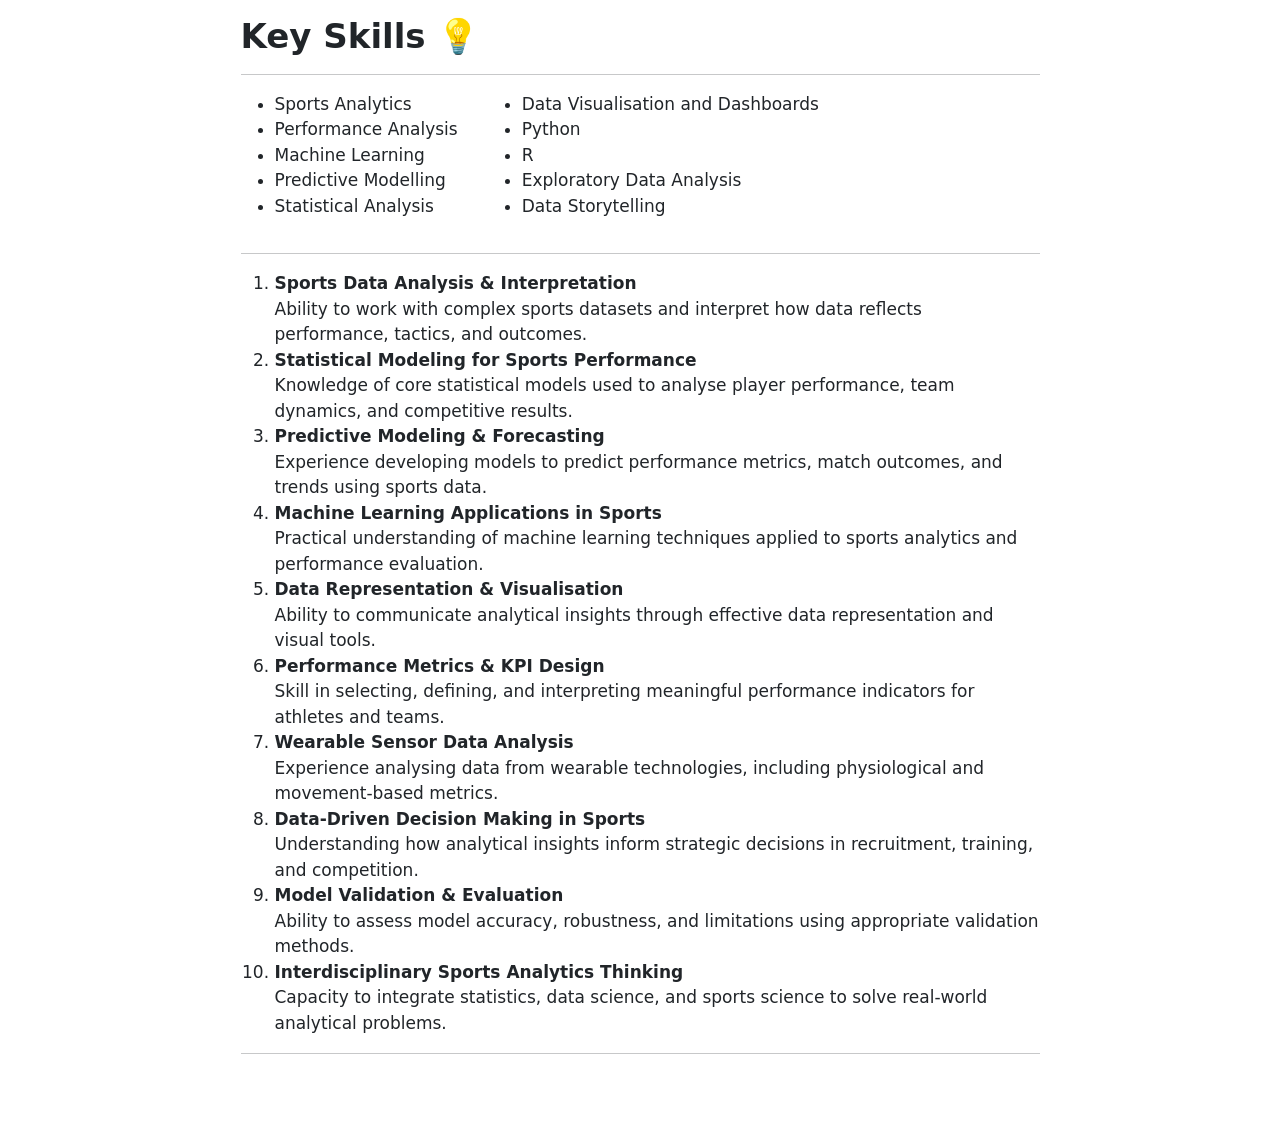
==== web/aboutme/keyskills.html @ d10fce10 "Fixing separators" ====
<!DOCTYPE html>
<html xmlns="http://www.w3.org/1999/xhtml" lang="en" xml:lang="en"><head>

<meta charset="utf-8">
<meta name="generator" content="quarto-1.9.37">

<meta name="viewport" content="width=device-width, initial-scale=1.0, user-scalable=yes">


<title>Key Skills 💡</title>
<style>
/* Default styles provided by pandoc.
** See https://pandoc.org/MANUAL.html#variables-for-html for config info.
*/
code{white-space: pre-wrap;}
span.smallcaps{font-variant: small-caps;}
div.columns{display: flex; gap: min(4vw, 1.5em);}
div.column{flex: auto; overflow-x: auto;}
div.hanging-indent{margin-left: 1.5em; text-indent: -1.5em;}
ul.task-list{list-style: none;}
ul.task-list li input[type="checkbox"] {
  width: 0.8em;
  margin: 0 0.8em 0.2em -1em; /* quarto-specific, see https://github.com/quarto-dev/quarto-cli/issues/4556 */ 
  vertical-align: middle;
}
</style>


<script src="keyskills_files/libs/clipboard/clipboard.min.js"></script>
<script src="keyskills_files/libs/quarto-html/quarto.js" type="module"></script>
<script src="keyskills_files/libs/quarto-html/tabsets/tabsets.js" type="module"></script>
<script src="keyskills_files/libs/quarto-html/popper.min.js"></script>
<script src="keyskills_files/libs/quarto-html/tippy.umd.min.js"></script>
<script src="keyskills_files/libs/quarto-html/anchor.min.js"></script>
<link href="keyskills_files/libs/quarto-html/tippy.css" rel="stylesheet">
<link href="keyskills_files/libs/quarto-html/quarto-syntax-highlighting-7f8f88aac4f3542376d5c11b86a4c14d.css" rel="stylesheet" id="quarto-text-highlighting-styles">
<script src="keyskills_files/libs/bootstrap/bootstrap.min.js"></script>
<link href="keyskills_files/libs/bootstrap/bootstrap-icons.css" rel="stylesheet">
<link href="keyskills_files/libs/bootstrap/bootstrap-efbb37e9afcc02144ebbc7afd12a776f.min.css" rel="stylesheet" append-hash="true" id="quarto-bootstrap" data-mode="light">


</head>

<body class="fullcontent quarto-light">

<div id="quarto-content" class="page-columns page-rows-contents page-layout-article">

<main class="content" id="quarto-document-content">

<header id="title-block-header" class="quarto-title-block default">
<div class="quarto-title">
<h1 class="title">Key Skills 💡</h1>
</div>



<div class="quarto-title-meta">

    
  
    
  </div>
  


</header>


<hr>
<div style="display: flex; gap: 30px;">
<ul>
<li>
Sports Analytics
</li>
<li>
Performance Analysis
</li>
<li>
Machine Learning
</li>
<li>
Predictive Modelling
</li>
<li>
Statistical Analysis
</li>
</ul>
<ul>
<li>
Data Visualisation and Dashboards
</li>
<li>
Python
</li>
<li>
R
</li>
<li>
Exploratory Data Analysis
</li>
<li>
Data Storytelling
</li>
</ul>
</div>
<hr>
<ol>
<li>
<strong>Sports Data Analysis &amp; Interpretation</strong><br> Ability to work with complex sports datasets and interpret how data reflects performance, tactics, and outcomes.
</li>
<li>
<strong>Statistical Modeling for Sports Performance</strong><br> Knowledge of core statistical models used to analyse player performance, team dynamics, and competitive results.
</li>
<li>
<strong>Predictive Modeling &amp; Forecasting</strong><br> Experience developing models to predict performance metrics, match outcomes, and trends using sports data.
</li>
<li>
<strong>Machine Learning Applications in Sports</strong><br> Practical understanding of machine learning techniques applied to sports analytics and performance evaluation.
</li>
<li>
<strong>Data Representation &amp; Visualisation</strong><br> Ability to communicate analytical insights through effective data representation and visual tools.
</li>
<li>
<strong>Performance Metrics &amp; KPI Design</strong><br> Skill in selecting, defining, and interpreting meaningful performance indicators for athletes and teams.
</li>
<li>
<strong>Wearable Sensor Data Analysis</strong><br> Experience analysing data from wearable technologies, including physiological and movement-based metrics.
</li>
<li>
<strong>Data-Driven Decision Making in Sports</strong><br> Understanding how analytical insights inform strategic decisions in recruitment, training, and competition.
</li>
<li>
<strong>Model Validation &amp; Evaluation</strong><br> Ability to assess model accuracy, robustness, and limitations using appropriate validation methods.
</li>
<li>
<strong>Interdisciplinary Sports Analytics Thinking</strong><br> Capacity to integrate statistics, data science, and sports science to solve real-world analytical problems.
</li>
</ol>
<hr>

</main>
<!-- /main column -->
<script id="quarto-html-after-body" type="application/javascript">
  window.document.addEventListener("DOMContentLoaded", function (event) {
    const icon = "";
    const anchorJS = new window.AnchorJS();
    anchorJS.options = {
      placement: 'right',
      icon: icon
    };
    anchorJS.add('.anchored');
    const isCodeAnnotation = (el) => {
      for (const clz of el.classList) {
        if (clz.startsWith('code-annotation-')) {                     
          return true;
        }
      }
      return false;
    }
    const onCopySuccess = function(e) {
      // button target
      const button = e.trigger;
      // don't keep focus
      button.blur();
      // flash "checked"
      button.classList.add('code-copy-button-checked');
      var currentTitle = button.getAttribute("title");
      button.setAttribute("title", "Copied!");
      let tooltip;
      if (window.bootstrap) {
        button.setAttribute("data-bs-toggle", "tooltip");
        button.setAttribute("data-bs-placement", "left");
        button.setAttribute("data-bs-title", "Copied!");
        tooltip = new bootstrap.Tooltip(button, 
          { trigger: "manual", 
            customClass: "code-copy-button-tooltip",
            offset: [0, -8]});
        tooltip.show();    
      }
      setTimeout(function() {
        if (tooltip) {
          tooltip.hide();
          button.removeAttribute("data-bs-title");
          button.removeAttribute("data-bs-toggle");
          button.removeAttribute("data-bs-placement");
        }
        button.setAttribute("title", currentTitle);
        button.classList.remove('code-copy-button-checked');
      }, 1000);
      // clear code selection
      e.clearSelection();
    }
    const getTextToCopy = function(trigger) {
      const outerScaffold = trigger.parentElement.cloneNode(true);
      const codeEl = outerScaffold.querySelector('code');
      for (const childEl of codeEl.children) {
        if (isCodeAnnotation(childEl)) {
          childEl.remove();
        }
      }
      return codeEl.innerText;
    }
    const clipboard = new window.ClipboardJS('.code-copy-button:not([data-in-quarto-modal])', {
      text: getTextToCopy
    });
    clipboard.on('success', onCopySuccess);
    if (window.document.getElementById('quarto-embedded-source-code-modal')) {
      const clipboardModal = new window.ClipboardJS('.code-copy-button[data-in-quarto-modal]', {
        text: getTextToCopy,
        container: window.document.getElementById('quarto-embedded-source-code-modal')
      });
      clipboardModal.on('success', onCopySuccess);
    }
      var localhostRegex = new RegExp(/^(?:http|https):\/\/localhost\:?[0-9]*\//);
      var mailtoRegex = new RegExp(/^mailto:/);
        var filterRegex = new RegExp('/' + window.location.host + '/');
      var isInternal = (href) => {
          return filterRegex.test(href) || localhostRegex.test(href) || mailtoRegex.test(href);
      }
      // Inspect non-navigation links and adorn them if external
     var links = window.document.querySelectorAll('a[href]:not(.nav-link):not(.navbar-brand):not(.toc-action):not(.sidebar-link):not(.sidebar-item-toggle):not(.pagination-link):not(.no-external):not([aria-hidden]):not(.dropdown-item):not(.quarto-navigation-tool):not(.about-link)');
      for (var i=0; i<links.length; i++) {
        const link = links[i];
        if (!isInternal(link.href)) {
          // undo the damage that might have been done by quarto-nav.js in the case of
          // links that we want to consider external
          if (link.dataset.originalHref !== undefined) {
            link.href = link.dataset.originalHref;
          }
        }
      }
    function tippyHover(el, contentFn, onTriggerFn, onUntriggerFn) {
      const config = {
        allowHTML: true,
        maxWidth: 500,
        delay: 100,
        arrow: false,
        appendTo: function(el) {
            return el.parentElement;
        },
        interactive: true,
        interactiveBorder: 10,
        theme: 'quarto',
        placement: 'bottom-start',
      };
      if (contentFn) {
        config.content = contentFn;
      }
      if (onTriggerFn) {
        config.onTrigger = onTriggerFn;
      }
      if (onUntriggerFn) {
        config.onUntrigger = onUntriggerFn;
      }
      window.tippy(el, config); 
    }
    const noterefs = window.document.querySelectorAll('a[role="doc-noteref"]');
    for (var i=0; i<noterefs.length; i++) {
      const ref = noterefs[i];
      tippyHover(ref, function() {
        // use id or data attribute instead here
        let href = ref.getAttribute('data-footnote-href') || ref.getAttribute('href');
        try { href = new URL(href).hash; } catch {}
        const id = href.replace(/^#\/?/, "");
        const note = window.document.getElementById(id);
        if (note) {
          return note.innerHTML;
        } else {
          return "";
        }
      });
    }
    const xrefs = window.document.querySelectorAll('a.quarto-xref');
    const processXRef = (id, note) => {
      // Strip column container classes
      const stripColumnClz = (el) => {
        el.classList.remove("page-full", "page-columns");
        if (el.children) {
          for (const child of el.children) {
            stripColumnClz(child);
          }
        }
      }
      stripColumnClz(note)
      if (id === null || id.startsWith('sec-')) {
        // Special case sections, only their first couple elements
        const container = document.createElement("div");
        if (note.children && note.children.length > 2) {
          container.appendChild(note.children[0].cloneNode(true));
          for (let i = 1; i < note.children.length; i++) {
            const child = note.children[i];
            if (child.tagName === "P" && child.innerText === "") {
              continue;
            } else {
              container.appendChild(child.cloneNode(true));
              break;
            }
          }
          if (window.Quarto?.typesetMath) {
            window.Quarto.typesetMath(container);
          }
          return container.innerHTML
        } else {
          if (window.Quarto?.typesetMath) {
            window.Quarto.typesetMath(note);
          }
          return note.innerHTML;
        }
      } else {
        // Remove any anchor links if they are present
        const anchorLink = note.querySelector('a.anchorjs-link');
        if (anchorLink) {
          anchorLink.remove();
        }
        if (window.Quarto?.typesetMath) {
          window.Quarto.typesetMath(note);
        }
        if (note.classList.contains("callout")) {
          return note.outerHTML;
        } else {
          return note.innerHTML;
        }
      }
    }
    for (var i=0; i<xrefs.length; i++) {
      const xref = xrefs[i];
      tippyHover(xref, undefined, function(instance) {
        instance.disable();
        let url = xref.getAttribute('href');
        let hash = undefined; 
        if (url.startsWith('#')) {
          hash = url;
        } else {
          try { hash = new URL(url).hash; } catch {}
        }
        if (hash) {
          const id = hash.replace(/^#\/?/, "");
          const note = window.document.getElementById(id);
          if (note !== null) {
            try {
              const html = processXRef(id, note.cloneNode(true));
              instance.setContent(html);
            } finally {
              instance.enable();
              instance.show();
            }
          } else {
            // See if we can fetch this
            fetch(url.split('#')[0])
            .then(res => res.text())
            .then(html => {
              const parser = new DOMParser();
              const htmlDoc = parser.parseFromString(html, "text/html");
              const note = htmlDoc.getElementById(id);
              if (note !== null) {
                const html = processXRef(id, note);
                instance.setContent(html);
              } 
            }).finally(() => {
              instance.enable();
              instance.show();
            });
          }
        } else {
          // See if we can fetch a full url (with no hash to target)
          // This is a special case and we should probably do some content thinning / targeting
          fetch(url)
          .then(res => res.text())
          .then(html => {
            const parser = new DOMParser();
            const htmlDoc = parser.parseFromString(html, "text/html");
            const note = htmlDoc.querySelector('main.content');
            if (note !== null) {
              // This should only happen for chapter cross references
              // (since there is no id in the URL)
              // remove the first header
              if (note.children.length > 0 && note.children[0].tagName === "HEADER") {
                note.children[0].remove();
              }
              const html = processXRef(null, note);
              instance.setContent(html);
            } 
          }).finally(() => {
            instance.enable();
            instance.show();
          });
        }
      }, function(instance) {
      });
    }
        let selectedAnnoteEl;
        const selectorForAnnotation = ( cell, annotation) => {
          let cellAttr = 'data-code-cell="' + cell + '"';
          let lineAttr = 'data-code-annotation="' +  annotation + '"';
          const selector = 'span[' + cellAttr + '][' + lineAttr + ']';
          return selector;
        }
        const selectCodeLines = (annoteEl) => {
          const doc = window.document;
          const targetCell = annoteEl.getAttribute("data-target-cell");
          const targetAnnotation = annoteEl.getAttribute("data-target-annotation");
          const annoteSpan = window.document.querySelector(selectorForAnnotation(targetCell, targetAnnotation));
          const lines = annoteSpan.getAttribute("data-code-lines").split(",");
          const lineIds = lines.map((line) => {
            return targetCell + "-" + line;
          })
          let top = null;
          let height = null;
          let parent = null;
          if (lineIds.length > 0) {
              //compute the position of the single el (top and bottom and make a div)
              const el = window.document.getElementById(lineIds[0]);
              top = el.offsetTop;
              height = el.offsetHeight;
              parent = el.parentElement.parentElement;
            if (lineIds.length > 1) {
              const lastEl = window.document.getElementById(lineIds[lineIds.length - 1]);
              const bottom = lastEl.offsetTop + lastEl.offsetHeight;
              height = bottom - top;
            }
            if (top !== null && height !== null && parent !== null) {
              // cook up a div (if necessary) and position it 
              let div = window.document.getElementById("code-annotation-line-highlight");
              if (div === null) {
                div = window.document.createElement("div");
                div.setAttribute("id", "code-annotation-line-highlight");
                div.style.position = 'absolute';
                parent.appendChild(div);
              }
              div.style.top = top - 2 + "px";
              div.style.height = height + 4 + "px";
              div.style.left = 0;
              let gutterDiv = window.document.getElementById("code-annotation-line-highlight-gutter");
              if (gutterDiv === null) {
                gutterDiv = window.document.createElement("div");
                gutterDiv.setAttribute("id", "code-annotation-line-highlight-gutter");
                gutterDiv.style.position = 'absolute';
                const codeCell = window.document.getElementById(targetCell);
                const gutter = codeCell.querySelector('.code-annotation-gutter');
                gutter.appendChild(gutterDiv);
              }
              gutterDiv.style.top = top - 2 + "px";
              gutterDiv.style.height = height + 4 + "px";
            }
            selectedAnnoteEl = annoteEl;
          }
        };
        const unselectCodeLines = () => {
          const elementsIds = ["code-annotation-line-highlight", "code-annotation-line-highlight-gutter"];
          elementsIds.forEach((elId) => {
            const div = window.document.getElementById(elId);
            if (div) {
              div.remove();
            }
          });
          selectedAnnoteEl = undefined;
        };
          // Handle positioning of the toggle
      window.addEventListener(
        "resize",
        throttle(() => {
          elRect = undefined;
          if (selectedAnnoteEl) {
            selectCodeLines(selectedAnnoteEl);
          }
        }, 10)
      );
      function throttle(fn, ms) {
      let throttle = false;
      let timer;
        return (...args) => {
          if(!throttle) { // first call gets through
              fn.apply(this, args);
              throttle = true;
          } else { // all the others get throttled
              if(timer) clearTimeout(timer); // cancel #2
              timer = setTimeout(() => {
                fn.apply(this, args);
                timer = throttle = false;
              }, ms);
          }
        };
      }
        // Attach click handler to the DT
        const annoteDls = window.document.querySelectorAll('dt[data-target-cell]');
        for (const annoteDlNode of annoteDls) {
          annoteDlNode.addEventListener('click', (event) => {
            const clickedEl = event.target;
            if (clickedEl !== selectedAnnoteEl) {
              unselectCodeLines();
              const activeEl = window.document.querySelector('dt[data-target-cell].code-annotation-active');
              if (activeEl) {
                activeEl.classList.remove('code-annotation-active');
              }
              selectCodeLines(clickedEl);
              clickedEl.classList.add('code-annotation-active');
            } else {
              // Unselect the line
              unselectCodeLines();
              clickedEl.classList.remove('code-annotation-active');
            }
          });
        }
    const findCites = (el) => {
      const parentEl = el.parentElement;
      if (parentEl) {
        const cites = parentEl.dataset.cites;
        if (cites) {
          return {
            el,
            cites: cites.split(' ')
          };
        } else {
          return findCites(el.parentElement)
        }
      } else {
        return undefined;
      }
    };
    var bibliorefs = window.document.querySelectorAll('a[role="doc-biblioref"]');
    for (var i=0; i<bibliorefs.length; i++) {
      const ref = bibliorefs[i];
      const citeInfo = findCites(ref);
      if (citeInfo) {
        tippyHover(citeInfo.el, function() {
          var popup = window.document.createElement('div');
          citeInfo.cites.forEach(function(cite) {
            var citeDiv = window.document.createElement('div');
            citeDiv.classList.add('hanging-indent');
            citeDiv.classList.add('csl-entry');
            var biblioDiv = window.document.getElementById('ref-' + cite);
            if (biblioDiv) {
              citeDiv.innerHTML = biblioDiv.innerHTML;
            }
            popup.appendChild(citeDiv);
          });
          return popup.innerHTML;
        });
      }
    }
  });
  </script>
</div> <!-- /content -->




</body></html>
---- web/aboutme/keyskills_files/libs/quarto-html/tippy.css ----
.tippy-box[data-animation=fade][data-state=hidden]{opacity:0}[data-tippy-root]{max-width:calc(100vw - 10px)}.tippy-box{position:relative;background-color:#333;color:#fff;border-radius:4px;font-size:14px;line-height:1.4;white-space:normal;outline:0;transition-property:transform,visibility,opacity}.tippy-box[data-placement^=top]>.tippy-arrow{bottom:0}.tippy-box[data-placement^=top]>.tippy-arrow:before{bottom:-7px;left:0;border-width:8px 8px 0;border-top-color:initial;transform-origin:center top}.tippy-box[data-placement^=bottom]>.tippy-arrow{top:0}.tippy-box[data-placement^=bottom]>.tippy-arrow:before{top:-7px;left:0;border-width:0 8px 8px;border-bottom-color:initial;transform-origin:center bottom}.tippy-box[data-placement^=left]>.tippy-arrow{right:0}.tippy-box[data-placement^=left]>.tippy-arrow:before{border-width:8px 0 8px 8px;border-left-color:initial;right:-7px;transform-origin:center left}.tippy-box[data-placement^=right]>.tippy-arrow{left:0}.tippy-box[data-placement^=right]>.tippy-arrow:before{left:-7px;border-width:8px 8px 8px 0;border-right-color:initial;transform-origin:center right}.tippy-box[data-inertia][data-state=visible]{transition-timing-function:cubic-bezier(.54,1.5,.38,1.11)}.tippy-arrow{width:16px;height:16px;color:#333}.tippy-arrow:before{content:"";position:absolute;border-color:transparent;border-style:solid}.tippy-content{position:relative;padding:5px 9px;z-index:1}
---- web/aboutme/keyskills_files/libs/quarto-html/quarto-syntax-highlighting-7f8f88aac4f3542376d5c11b86a4c14d.css ----
/* quarto syntax highlight colors */
:root {
  --quarto-hl-ot-color: #003B4F;
  --quarto-hl-at-color: #657422;
  --quarto-hl-ss-color: #20794D;
  --quarto-hl-an-color: #5E5E5E;
  --quarto-hl-fu-color: #4758AB;
  --quarto-hl-st-color: #20794D;
  --quarto-hl-cf-color: #003B4F;
  --quarto-hl-op-color: #5E5E5E;
  --quarto-hl-er-color: #AD0000;
  --quarto-hl-bn-color: #AD0000;
  --quarto-hl-al-color: #AD0000;
  --quarto-hl-va-color: #111111;
  --quarto-hl-bu-color: inherit;
  --quarto-hl-ex-color: inherit;
  --quarto-hl-pp-color: #AD0000;
  --quarto-hl-in-color: #5E5E5E;
  --quarto-hl-vs-color: #20794D;
  --quarto-hl-wa-color: #5E5E5E;
  --quarto-hl-do-color: #5E5E5E;
  --quarto-hl-im-color: #00769E;
  --quarto-hl-ch-color: #20794D;
  --quarto-hl-dt-color: #AD0000;
  --quarto-hl-fl-color: #AD0000;
  --quarto-hl-co-color: #5E5E5E;
  --quarto-hl-cv-color: #5E5E5E;
  --quarto-hl-cn-color: #8f5902;
  --quarto-hl-sc-color: #5E5E5E;
  --quarto-hl-dv-color: #AD0000;
  --quarto-hl-kw-color: #003B4F;
}

/* other quarto variables */
:root {
  --quarto-font-monospace: SFMono-Regular, Menlo, Monaco, Consolas, "Liberation Mono", "Courier New", monospace;
}

/* syntax highlight based on Pandoc's rules */
pre > code.sourceCode > span {
  color: #003B4F;
}

code.sourceCode > span {
  color: #003B4F;
}

div.sourceCode,
div.sourceCode pre.sourceCode {
  color: #003B4F;
}

/* Normal */
code span {
  color: #003B4F;
}

/* Alert */
code span.al {
  color: #AD0000;
  font-style: inherit;
}

/* Annotation */
code span.an {
  color: #5E5E5E;
  font-style: inherit;
}

/* Attribute */
code span.at {
  color: #657422;
  font-style: inherit;
}

/* BaseN */
code span.bn {
  color: #AD0000;
  font-style: inherit;
}

/* BuiltIn */
code span.bu {
  font-style: inherit;
}

/* ControlFlow */
code span.cf {
  color: #003B4F;
  font-weight: bold;
  font-style: inherit;
}

/* Char */
code span.ch {
  color: #20794D;
  font-style: inherit;
}

/* Constant */
code span.cn {
  color: #8f5902;
  font-style: inherit;
}

/* Comment */
code span.co {
  color: #5E5E5E;
  font-style: inherit;
}

/* CommentVar */
code span.cv {
  color: #5E5E5E;
  font-style: italic;
}

/* Documentation */
code span.do {
  color: #5E5E5E;
  font-style: italic;
}

/* DataType */
code span.dt {
  color: #AD0000;
  font-style: inherit;
}

/* DecVal */
code span.dv {
  color: #AD0000;
  font-style: inherit;
}

/* Error */
code span.er {
  color: #AD0000;
  font-style: inherit;
}

/* Extension */
code span.ex {
  font-style: inherit;
}

/* Float */
code span.fl {
  color: #AD0000;
  font-style: inherit;
}

/* Function */
code span.fu {
  color: #4758AB;
  font-style: inherit;
}

/* Import */
code span.im {
  color: #00769E;
  font-style: inherit;
}

/* Information */
code span.in {
  color: #5E5E5E;
  font-style: inherit;
}

/* Keyword */
code span.kw {
  color: #003B4F;
  font-weight: bold;
  font-style: inherit;
}

/* Operator */
code span.op {
  color: #5E5E5E;
  font-style: inherit;
}

/* Other */
code span.ot {
  color: #003B4F;
  font-style: inherit;
}

/* Preprocessor */
code span.pp {
  color: #AD0000;
  font-style: inherit;
}

/* SpecialChar */
code span.sc {
  color: #5E5E5E;
  font-style: inherit;
}

/* SpecialString */
code span.ss {
  color: #20794D;
  font-style: inherit;
}

/* String */
code span.st {
  color: #20794D;
  font-style: inherit;
}

/* Variable */
code span.va {
  color: #111111;
  font-style: inherit;
}

/* VerbatimString */
code span.vs {
  color: #20794D;
  font-style: inherit;
}

/* Warning */
code span.wa {
  color: #5E5E5E;
  font-style: italic;
}

.prevent-inlining {
  content: "</";
}

/*# sourceMappingURL=789ad8cd35626ba772517505b42a116e.css.map */
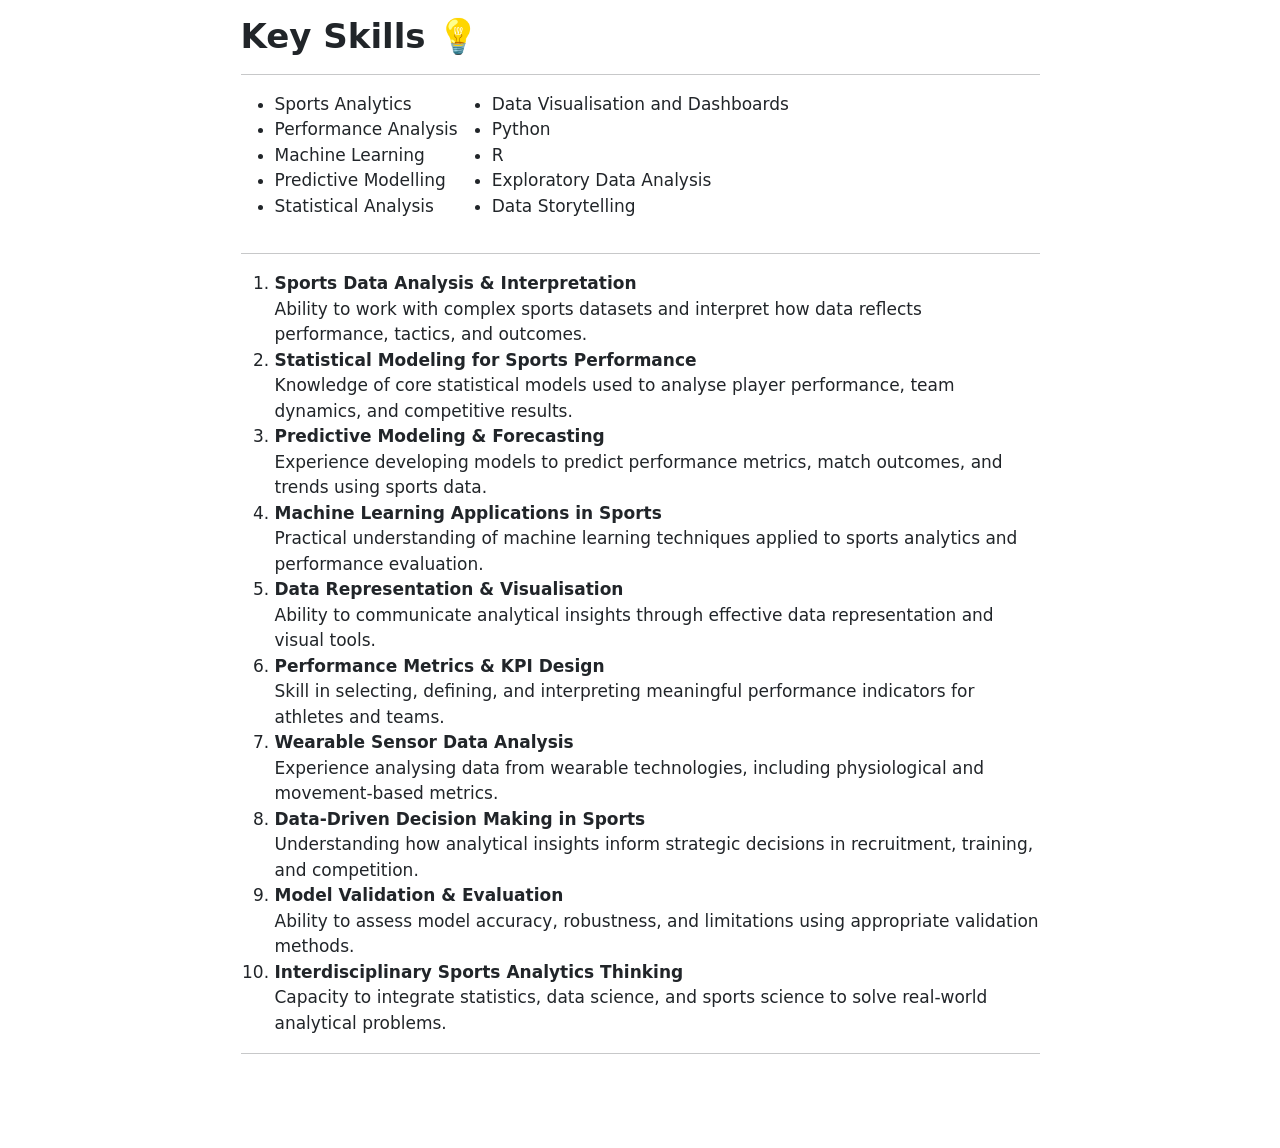
==== commit c79df187: "Spacing keyskills" ====
--- a/web/aboutme/keyskills.html
+++ b/web/aboutme/keyskills.html
@@ -67,7 +67,7 @@
 
 
 <hr>
-<div style="display: flex; gap: 30px;">
+<div style="display: flex;">
 <ul>
 <li>
 Sports Analytics
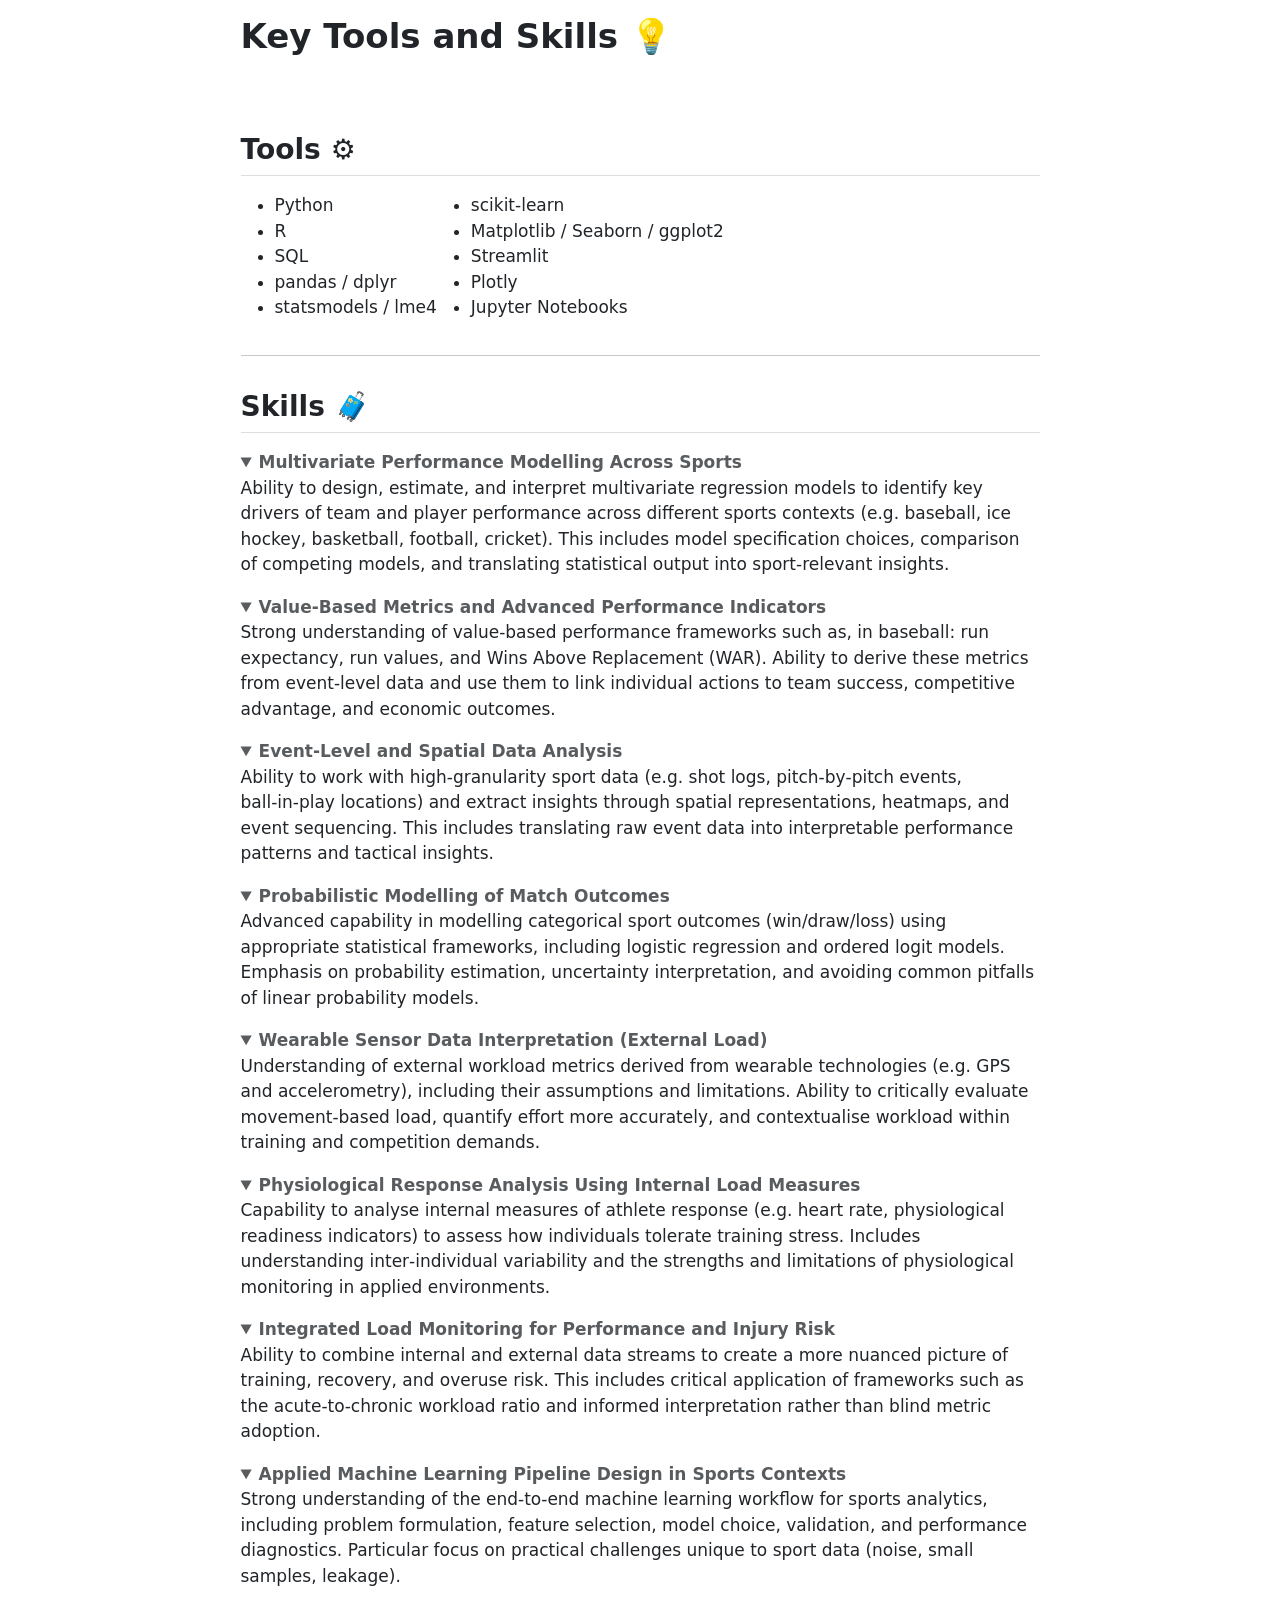
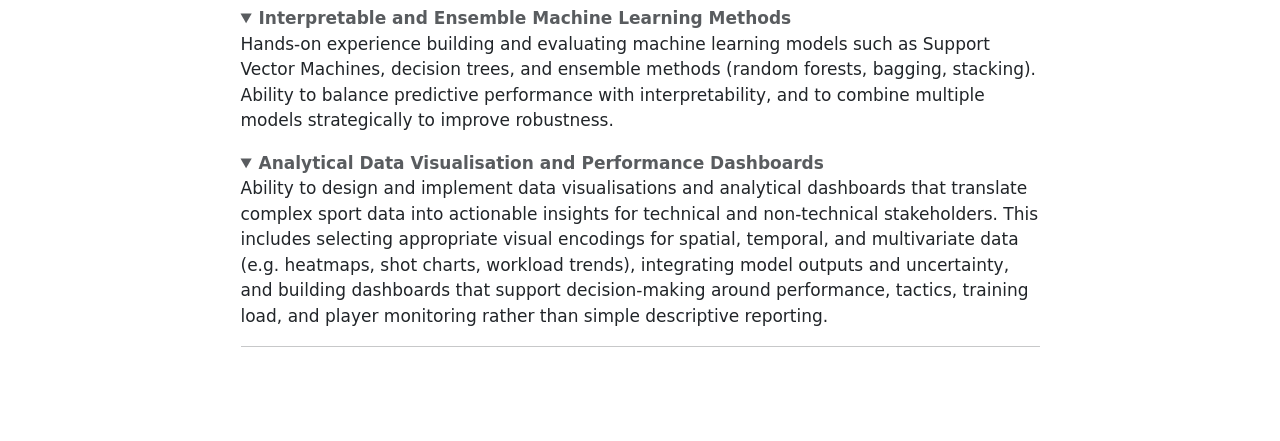
==== commit 47c68168: "Editing pages" ====
--- a/web/aboutme/keyskills.html
+++ b/web/aboutme/keyskills.html
@@ -7,7 +7,7 @@
 <meta name="viewport" content="width=device-width, initial-scale=1.0, user-scalable=yes">
 
 
-<title>Key Skills 💡</title>
+<title>Key Tools and Skills 💡</title>
 <style>
 /* Default styles provided by pandoc.
 ** See https://pandoc.org/MANUAL.html#variables-for-html for config info.
@@ -49,7 +49,7 @@
 
 <header id="title-block-header" class="quarto-title-block default">
 <div class="quarto-title">
-<h1 class="title">Key Skills 💡</h1>
+<h1 class="title">Key Tools and Skills 💡</h1>
 </div>
 
 
@@ -66,77 +66,111 @@
 </header>
 
 
-<hr>
+<p><br></p>
+<section id="tools" class="level2">
+<h2 class="anchored" data-anchor-id="tools">Tools ⚙️</h2>
 <div style="display: flex;">
 <ul>
 <li>
-Sports Analytics
-</li>
-<li>
-Performance Analysis
-</li>
-<li>
-Machine Learning
-</li>
-<li>
-Predictive Modelling
-</li>
-<li>
-Statistical Analysis
+Python
+</li>
+<li>
+R
+</li>
+<li>
+SQL
+</li>
+<li>
+pandas / dplyr
+</li>
+<li>
+statsmodels / lme4
 </li>
 </ul>
 <ul>
 <li>
-Data Visualisation and Dashboards
-</li>
-<li>
-Python
-</li>
-<li>
-R
-</li>
-<li>
-Exploratory Data Analysis
-</li>
-<li>
-Data Storytelling
+scikit‑learn
+</li>
+<li>
+Matplotlib / Seaborn / ggplot2
+</li>
+<li>
+Streamlit
+</li>
+<li>
+Plotly
+</li>
+<li>
+Jupyter Notebooks
 </li>
 </ul>
 </div>
 <hr>
-<ol>
-<li>
-<strong>Sports Data Analysis &amp; Interpretation</strong><br> Ability to work with complex sports datasets and interpret how data reflects performance, tactics, and outcomes.
-</li>
-<li>
-<strong>Statistical Modeling for Sports Performance</strong><br> Knowledge of core statistical models used to analyse player performance, team dynamics, and competitive results.
-</li>
-<li>
-<strong>Predictive Modeling &amp; Forecasting</strong><br> Experience developing models to predict performance metrics, match outcomes, and trends using sports data.
-</li>
-<li>
-<strong>Machine Learning Applications in Sports</strong><br> Practical understanding of machine learning techniques applied to sports analytics and performance evaluation.
-</li>
-<li>
-<strong>Data Representation &amp; Visualisation</strong><br> Ability to communicate analytical insights through effective data representation and visual tools.
-</li>
-<li>
-<strong>Performance Metrics &amp; KPI Design</strong><br> Skill in selecting, defining, and interpreting meaningful performance indicators for athletes and teams.
-</li>
-<li>
-<strong>Wearable Sensor Data Analysis</strong><br> Experience analysing data from wearable technologies, including physiological and movement-based metrics.
-</li>
-<li>
-<strong>Data-Driven Decision Making in Sports</strong><br> Understanding how analytical insights inform strategic decisions in recruitment, training, and competition.
-</li>
-<li>
-<strong>Model Validation &amp; Evaluation</strong><br> Ability to assess model accuracy, robustness, and limitations using appropriate validation methods.
-</li>
-<li>
-<strong>Interdisciplinary Sports Analytics Thinking</strong><br> Capacity to integrate statistics, data science, and sports science to solve real-world analytical problems.
-</li>
-</ol>
+</section>
+<section id="skills" class="level2">
+<h2 class="anchored" data-anchor-id="skills">Skills 🧳</h2>
+<details open="">
+<summary>
+<strong>Multivariate Performance Modelling Across Sports</strong>
+</summary>
+Ability to design, estimate, and interpret multivariate regression models to identify key drivers of team and player performance across different sports contexts (e.g.&nbsp;baseball, ice hockey, basketball, football, cricket). This includes model specification choices, comparison of competing models, and translating statistical output into sport‑relevant insights.
+</details>
+<details open="">
+<summary>
+<strong>Value‑Based Metrics and Advanced Performance Indicators</strong>
+</summary>
+Strong understanding of value‑based performance frameworks such as, in baseball: run expectancy, run values, and Wins Above Replacement (WAR). Ability to derive these metrics from event‑level data and use them to link individual actions to team success, competitive advantage, and economic outcomes.
+</details>
+<details open="">
+<summary>
+<strong>Event‑Level and Spatial Data Analysis</strong>
+</summary>
+Ability to work with high‑granularity sport data (e.g.&nbsp;shot logs, pitch‑by‑pitch events, ball‑in‑play locations) and extract insights through spatial representations, heatmaps, and event sequencing. This includes translating raw event data into interpretable performance patterns and tactical insights.
+</details>
+<details open="">
+<summary>
+<strong>Probabilistic Modelling of Match Outcomes</strong>
+</summary>
+Advanced capability in modelling categorical sport outcomes (win/draw/loss) using appropriate statistical frameworks, including logistic regression and ordered logit models. Emphasis on probability estimation, uncertainty interpretation, and avoiding common pitfalls of linear probability models.
+</details>
+<details open="">
+<summary>
+<strong>Wearable Sensor Data Interpretation (External Load)</strong>
+</summary>
+Understanding of external workload metrics derived from wearable technologies (e.g.&nbsp;GPS and accelerometry), including their assumptions and limitations. Ability to critically evaluate movement‑based load, quantify effort more accurately, and contextualise workload within training and competition demands.
+</details>
+<details open="">
+<summary>
+<strong>Physiological Response Analysis Using Internal Load Measures</strong>
+</summary>
+Capability to analyse internal measures of athlete response (e.g.&nbsp;heart rate, physiological readiness indicators) to assess how individuals tolerate training stress. Includes understanding inter‑individual variability and the strengths and limitations of physiological monitoring in applied environments.
+</details>
+<details open="">
+<summary>
+<strong>Integrated Load Monitoring for Performance and Injury Risk</strong>
+</summary>
+Ability to combine internal and external data streams to create a more nuanced picture of training, recovery, and overuse risk. This includes critical application of frameworks such as the acute‑to‑chronic workload ratio and informed interpretation rather than blind metric adoption.
+</details>
+<details open="">
+<summary>
+<strong>Applied Machine Learning Pipeline Design in Sports Contexts</strong>
+</summary>
+Strong understanding of the end‑to‑end machine learning workflow for sports analytics, including problem formulation, feature selection, model choice, validation, and performance diagnostics. Particular focus on practical challenges unique to sport data (noise, small samples, leakage).
+</details>
+<details open="">
+<summary>
+<strong>Interpretable and Ensemble Machine Learning Methods</strong>
+</summary>
+Hands‑on experience building and evaluating machine learning models such as Support Vector Machines, decision trees, and ensemble methods (random forests, bagging, stacking). Ability to balance predictive performance with interpretability, and to combine multiple models strategically to improve robustness.
+</details>
+<details open="">
+<summary>
+<strong>Analytical Data Visualisation and Performance Dashboards</strong>
+</summary>
+Ability to design and implement data visualisations and analytical dashboards that translate complex sport data into actionable insights for technical and non‑technical stakeholders. This includes selecting appropriate visual encodings for spatial, temporal, and multivariate data (e.g.&nbsp;heatmaps, shot charts, workload trends), integrating model outputs and uncertainty, and building dashboards that support decision‑making around performance, tactics, training load, and player monitoring rather than simple descriptive reporting.
+</details>
 <hr>
+</section>
 
 </main>
 <!-- /main column -->
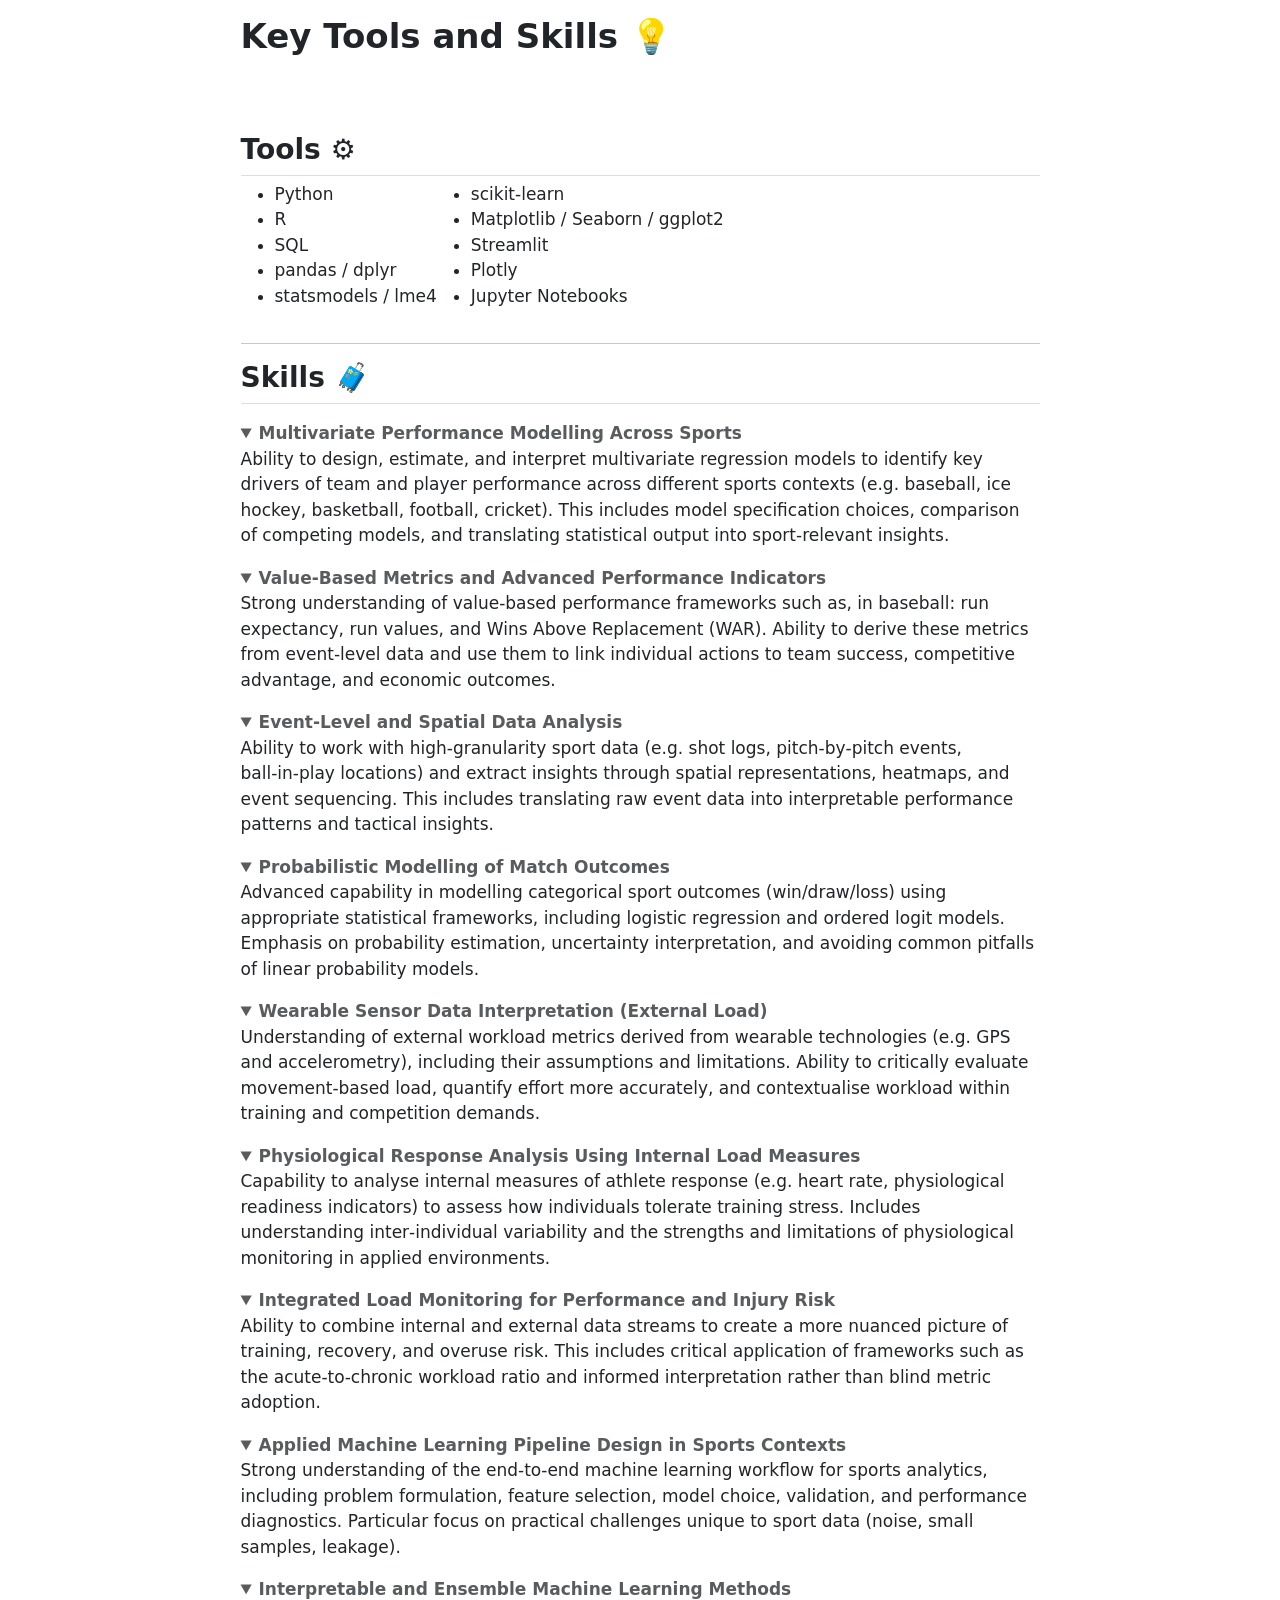
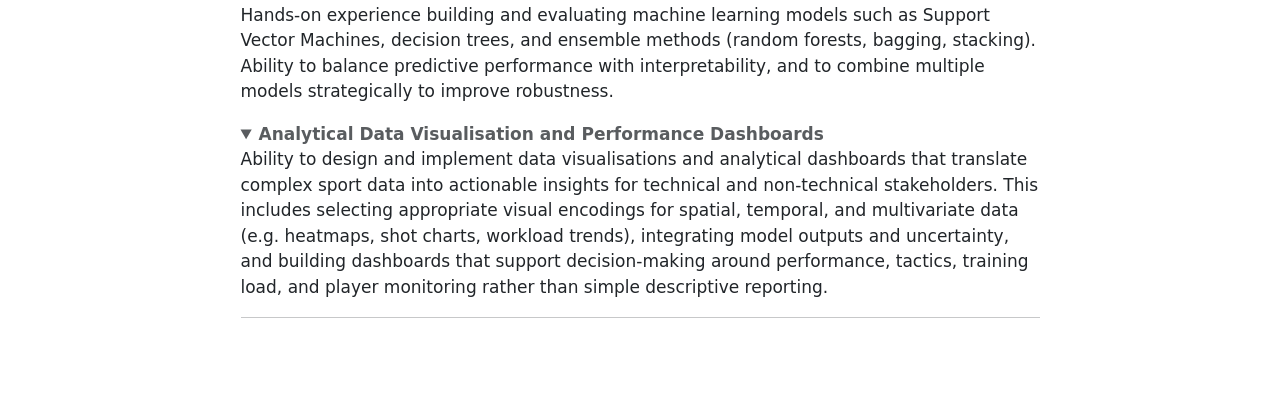
==== commit e60ce119: "Editing pages" ====
--- a/web/aboutme/keyskills.html
+++ b/web/aboutme/keyskills.html
@@ -67,8 +67,9 @@
 
 
 <p><br></p>
-<section id="tools" class="level2">
-<h2 class="anchored" data-anchor-id="tools">Tools ⚙️</h2>
+<h2 style="margin-bottom: 0.3rem;" class="anchored">
+Tools ⚙️
+</h2>
 <div style="display: flex;">
 <ul>
 <li>
@@ -106,7 +107,6 @@
 </ul>
 </div>
 <hr>
-</section>
 <section id="skills" class="level2">
 <h2 class="anchored" data-anchor-id="skills">Skills 🧳</h2>
 <details open="">
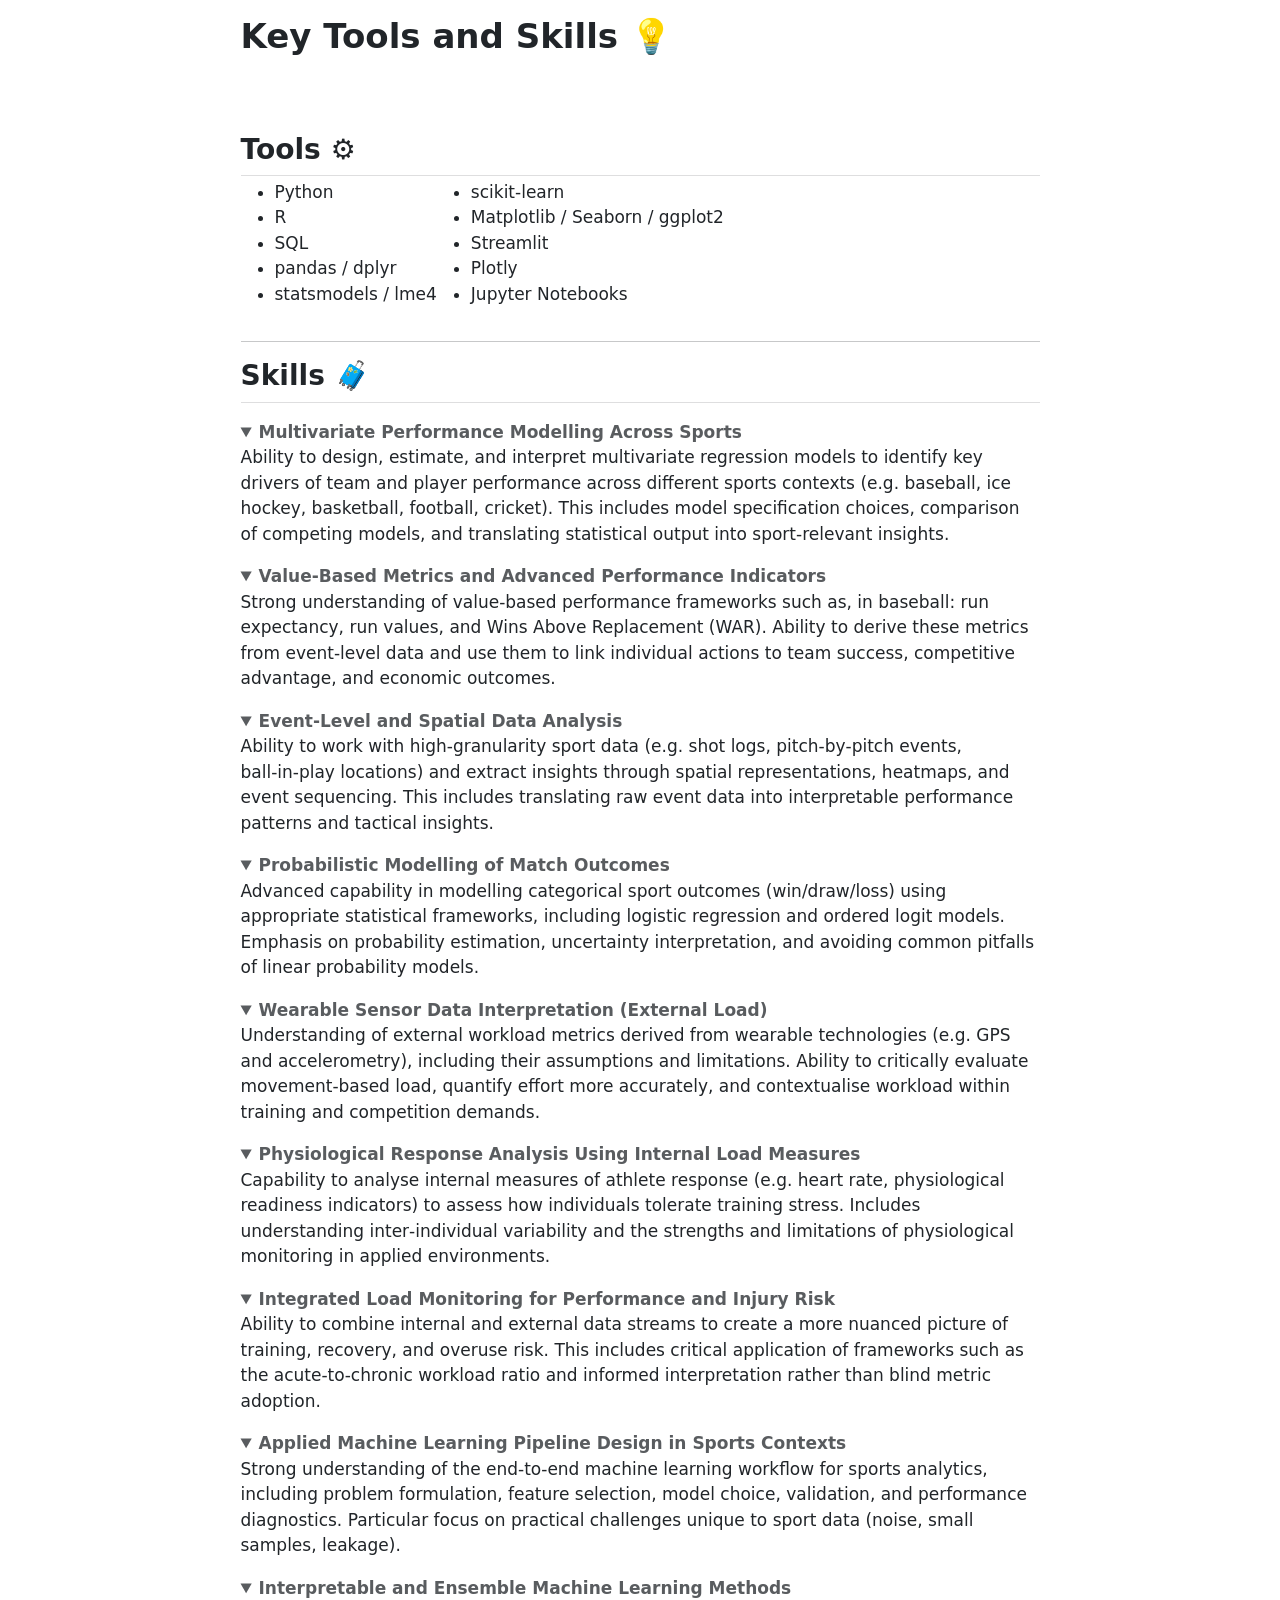
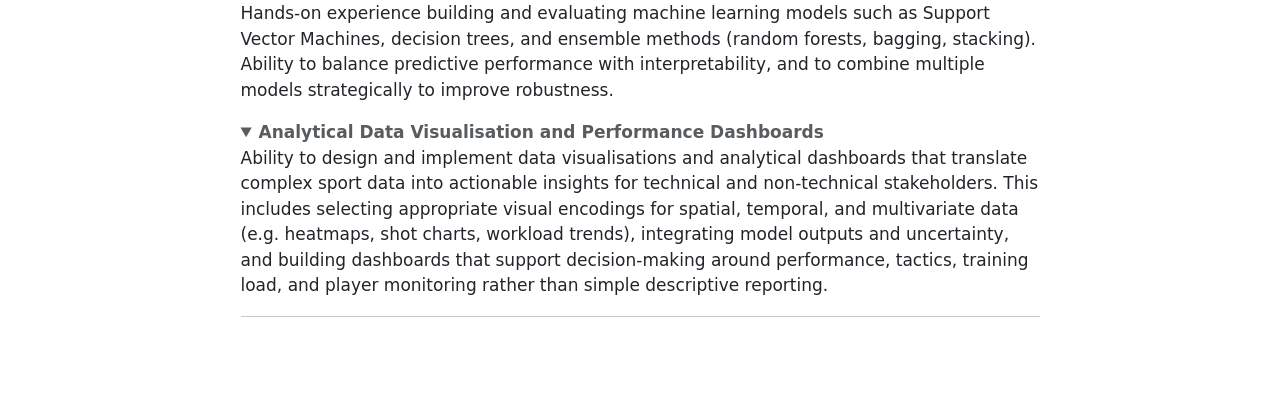
==== commit 148d1b1a: "Editing pages" ====
--- a/web/aboutme/keyskills.html
+++ b/web/aboutme/keyskills.html
@@ -67,10 +67,10 @@
 
 
 <p><br></p>
-<h2 style="margin-bottom: 0.3rem;" class="anchored">
+<h2 style="margin-bottom: 0.2rem;" class="anchored">
 Tools ⚙️
 </h2>
-<div style="display: flex;">
+<div style="display: flex; margin-top: 0;">
 <ul>
 <li>
 Python
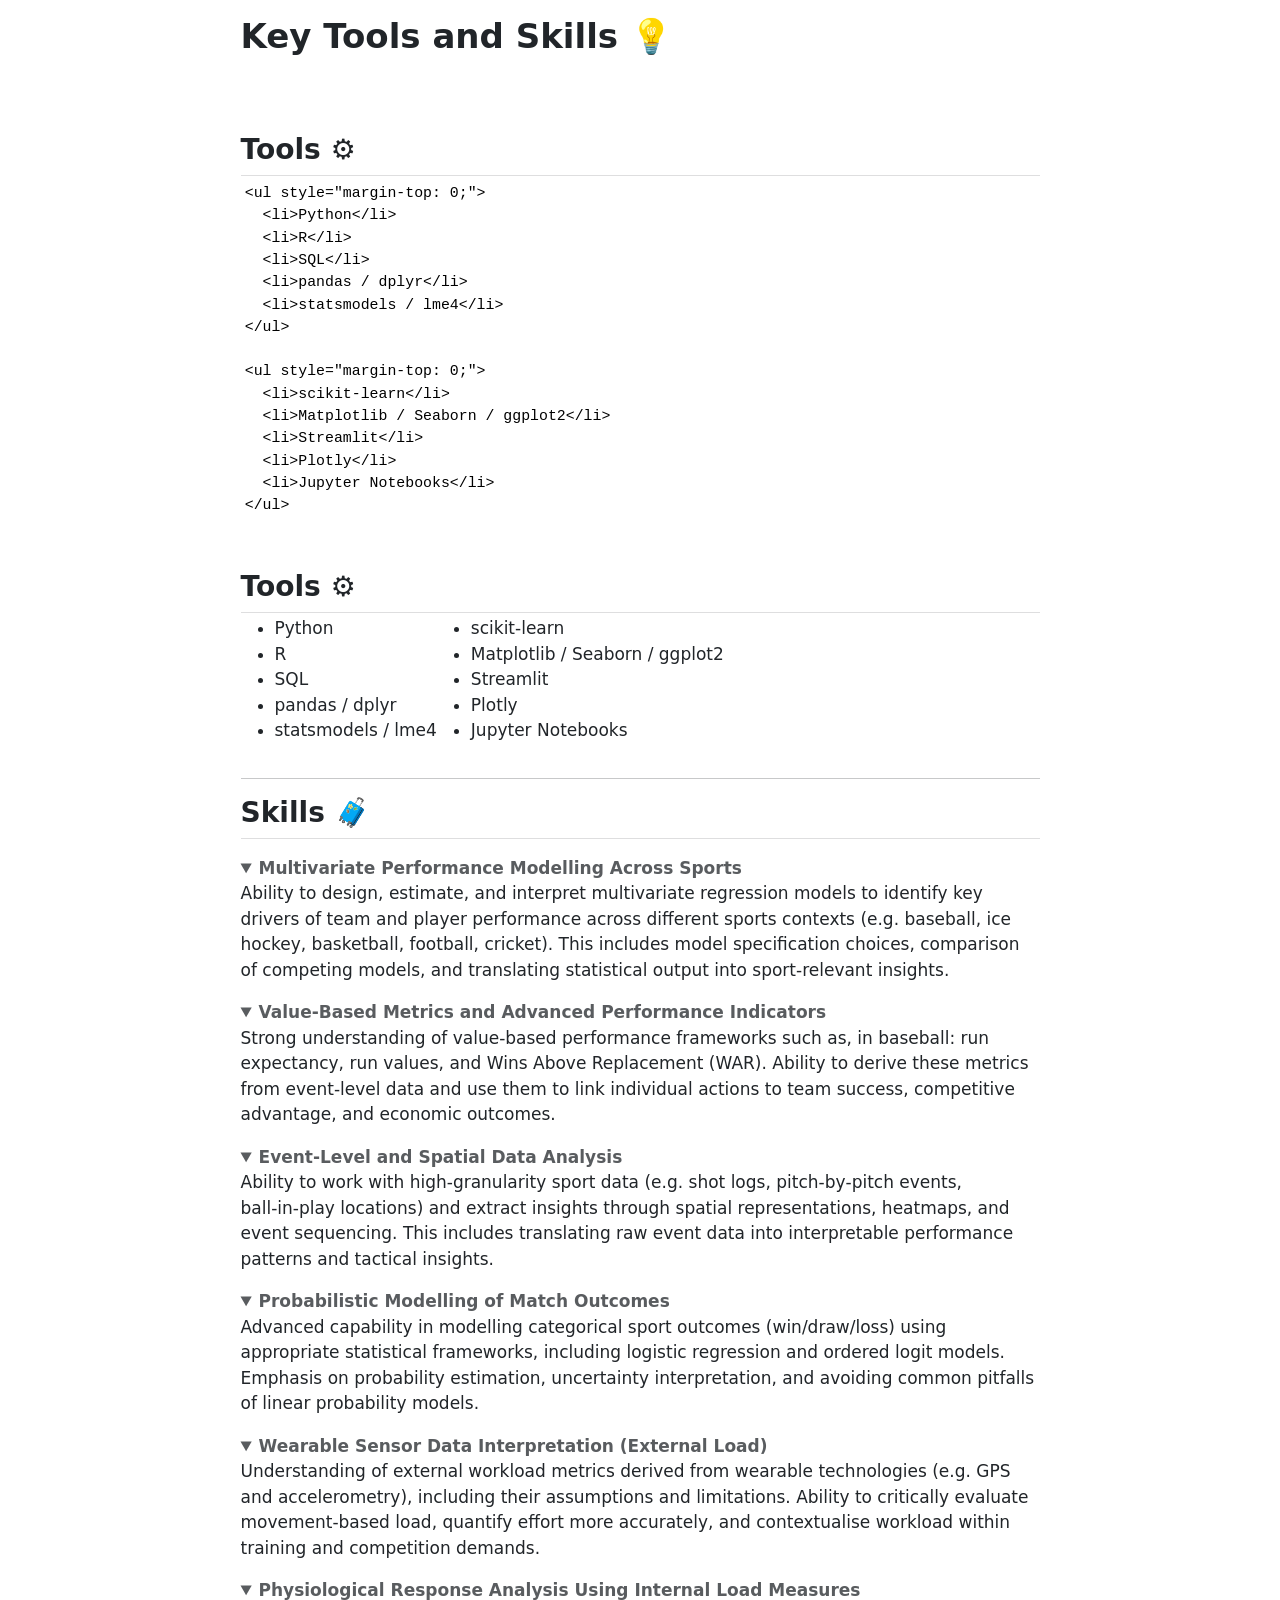
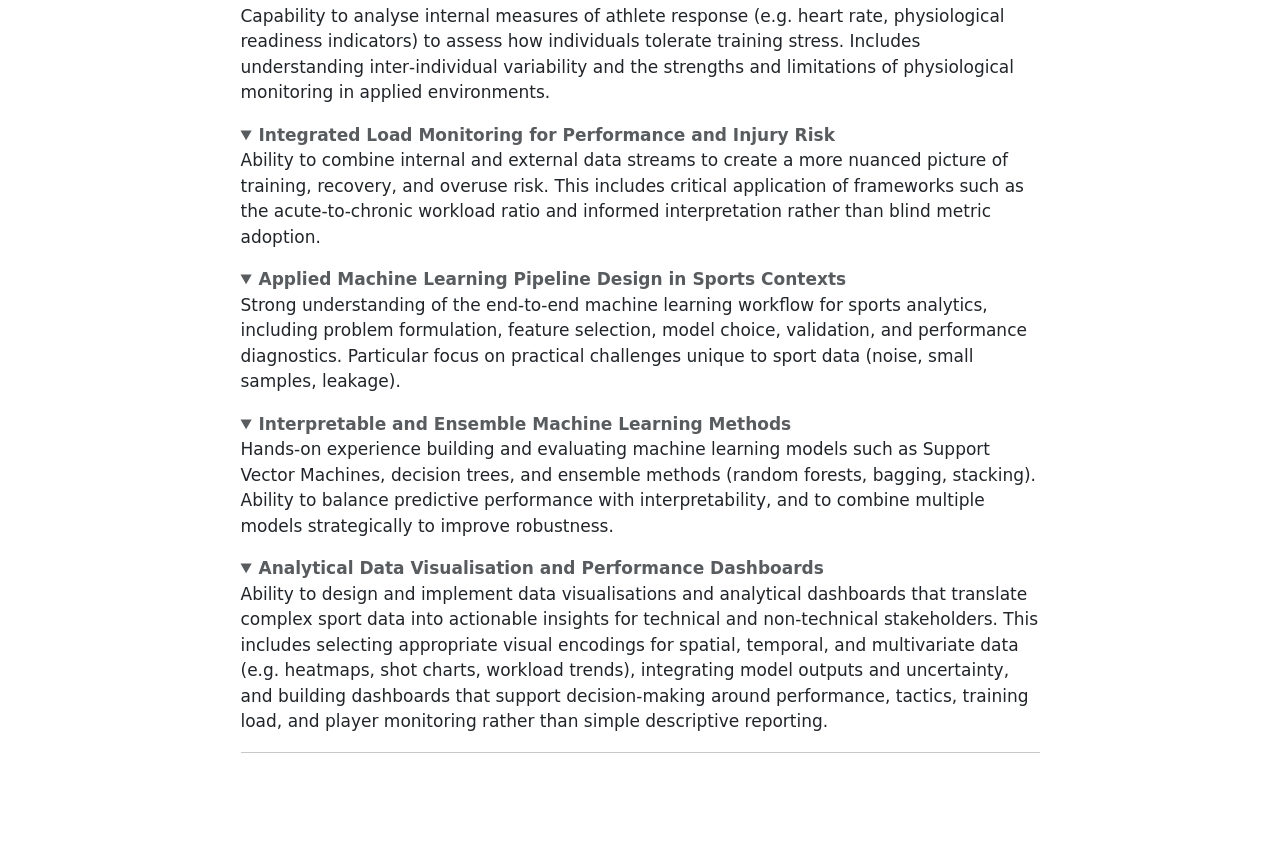
==== commit 3ba64d55: "Editing pages" ====
--- a/web/aboutme/keyskills.html
+++ b/web/aboutme/keyskills.html
@@ -67,6 +67,28 @@
 
 
 <p><br></p>
+<div>
+<h2 style="margin-bottom: 0.2rem;" class="anchored">
+Tools ⚙️
+</h2>
+<div style="display: flex; margin-top: 0;">
+<pre><code>&lt;ul style="margin-top: 0;"&gt;
+  &lt;li&gt;Python&lt;/li&gt;
+  &lt;li&gt;R&lt;/li&gt;
+  &lt;li&gt;SQL&lt;/li&gt;
+  &lt;li&gt;pandas / dplyr&lt;/li&gt;
+  &lt;li&gt;statsmodels / lme4&lt;/li&gt;
+&lt;/ul&gt;
+
+&lt;ul style="margin-top: 0;"&gt;
+  &lt;li&gt;scikit‑learn&lt;/li&gt;
+  &lt;li&gt;Matplotlib / Seaborn / ggplot2&lt;/li&gt;
+  &lt;li&gt;Streamlit&lt;/li&gt;
+  &lt;li&gt;Plotly&lt;/li&gt;
+  &lt;li&gt;Jupyter Notebooks&lt;/li&gt;
+&lt;/ul&gt;</code></pre>
+</div>
+</div>
 <h2 style="margin-bottom: 0.2rem;" class="anchored">
 Tools ⚙️
 </h2>
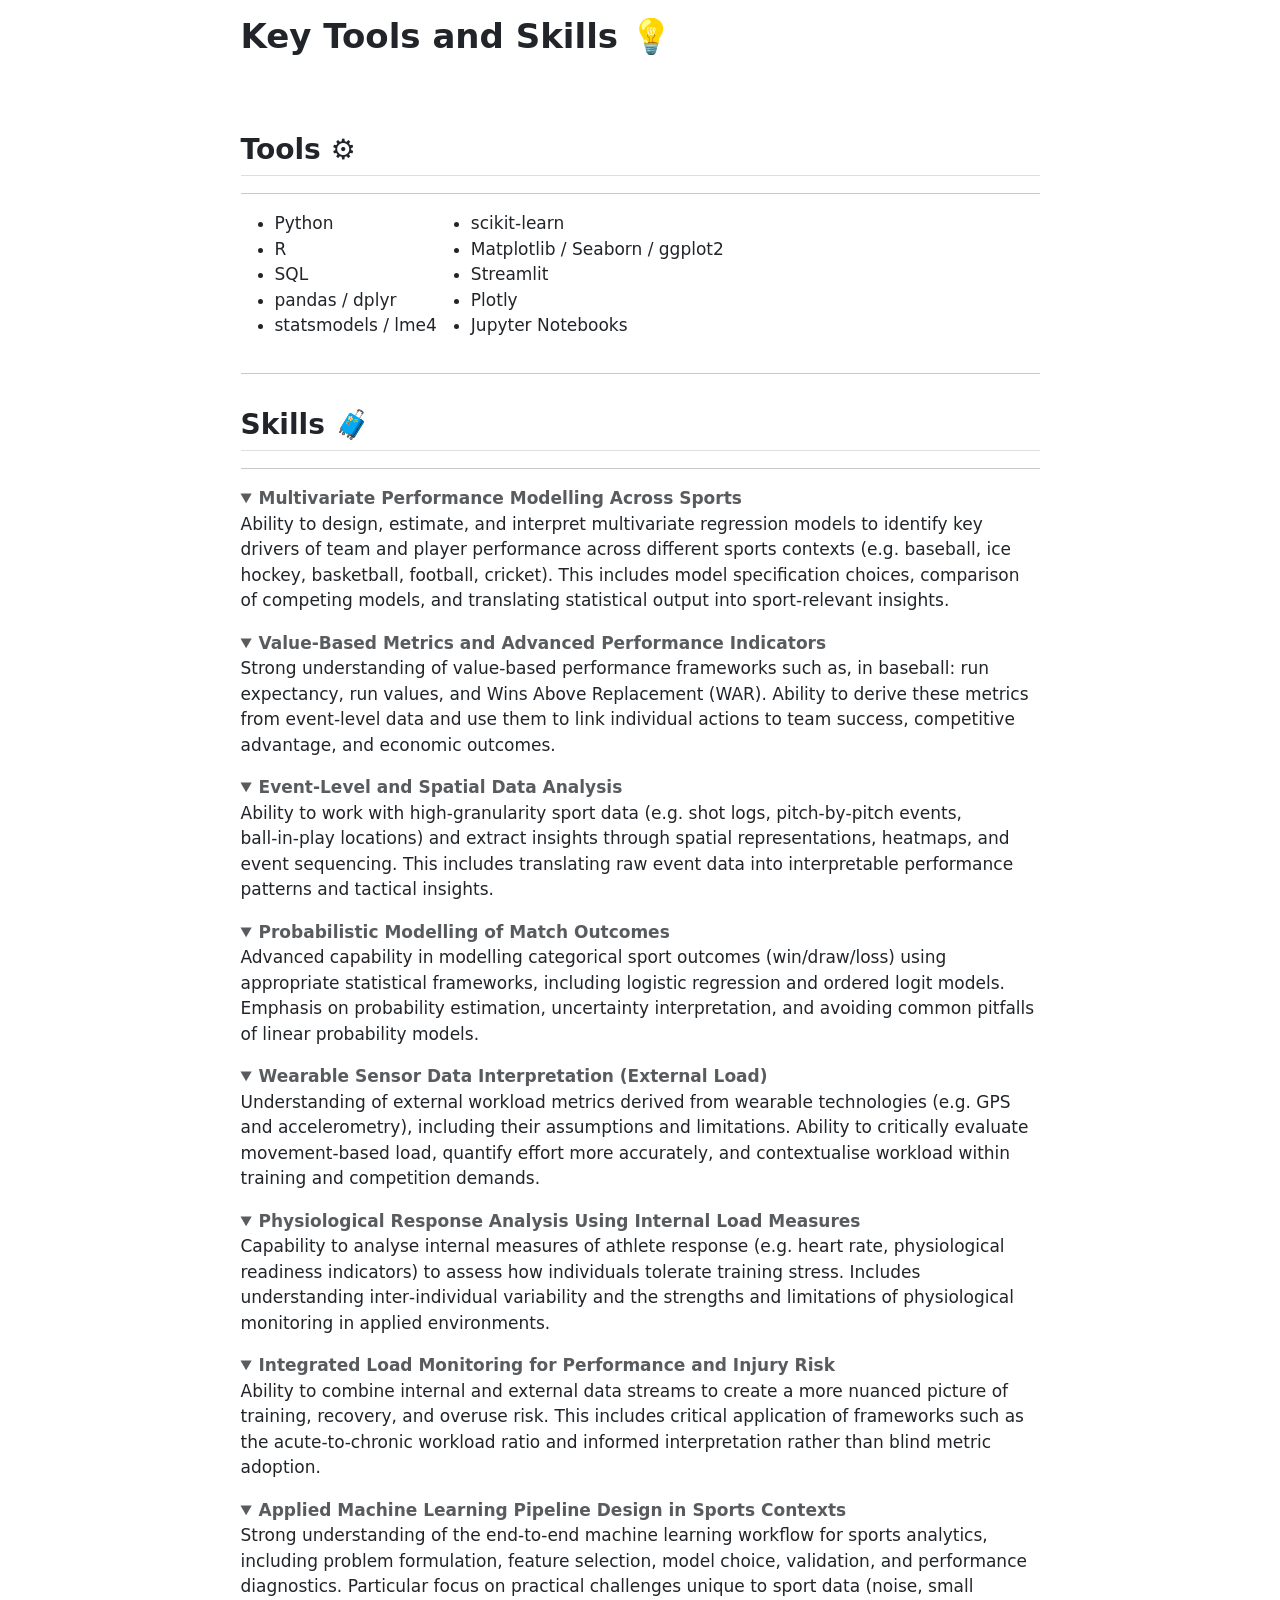
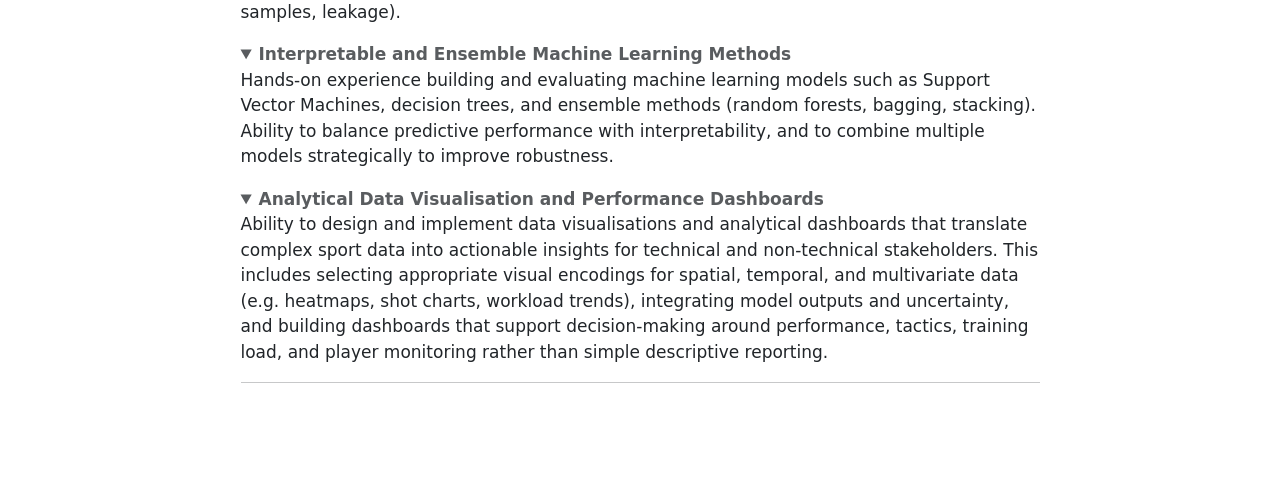
==== commit 907f8edf: "Editing pages" ====
--- a/web/aboutme/keyskills.html
+++ b/web/aboutme/keyskills.html
@@ -67,31 +67,9 @@
 
 
 <p><br></p>
-<div>
-<h2 style="margin-bottom: 0.2rem;" class="anchored">
-Tools ⚙️
-</h2>
-<div style="display: flex; margin-top: 0;">
-<pre><code>&lt;ul style="margin-top: 0;"&gt;
-  &lt;li&gt;Python&lt;/li&gt;
-  &lt;li&gt;R&lt;/li&gt;
-  &lt;li&gt;SQL&lt;/li&gt;
-  &lt;li&gt;pandas / dplyr&lt;/li&gt;
-  &lt;li&gt;statsmodels / lme4&lt;/li&gt;
-&lt;/ul&gt;
-
-&lt;ul style="margin-top: 0;"&gt;
-  &lt;li&gt;scikit‑learn&lt;/li&gt;
-  &lt;li&gt;Matplotlib / Seaborn / ggplot2&lt;/li&gt;
-  &lt;li&gt;Streamlit&lt;/li&gt;
-  &lt;li&gt;Plotly&lt;/li&gt;
-  &lt;li&gt;Jupyter Notebooks&lt;/li&gt;
-&lt;/ul&gt;</code></pre>
-</div>
-</div>
-<h2 style="margin-bottom: 0.2rem;" class="anchored">
-Tools ⚙️
-</h2>
+<section id="tools" class="level2">
+<h2 class="anchored" data-anchor-id="tools">Tools ⚙️</h2>
+<hr>
 <div style="display: flex; margin-top: 0;">
 <ul>
 <li>
@@ -129,8 +107,10 @@
 </ul>
 </div>
 <hr>
+</section>
 <section id="skills" class="level2">
 <h2 class="anchored" data-anchor-id="skills">Skills 🧳</h2>
+<hr>
 <details open="">
 <summary>
 <strong>Multivariate Performance Modelling Across Sports</strong>
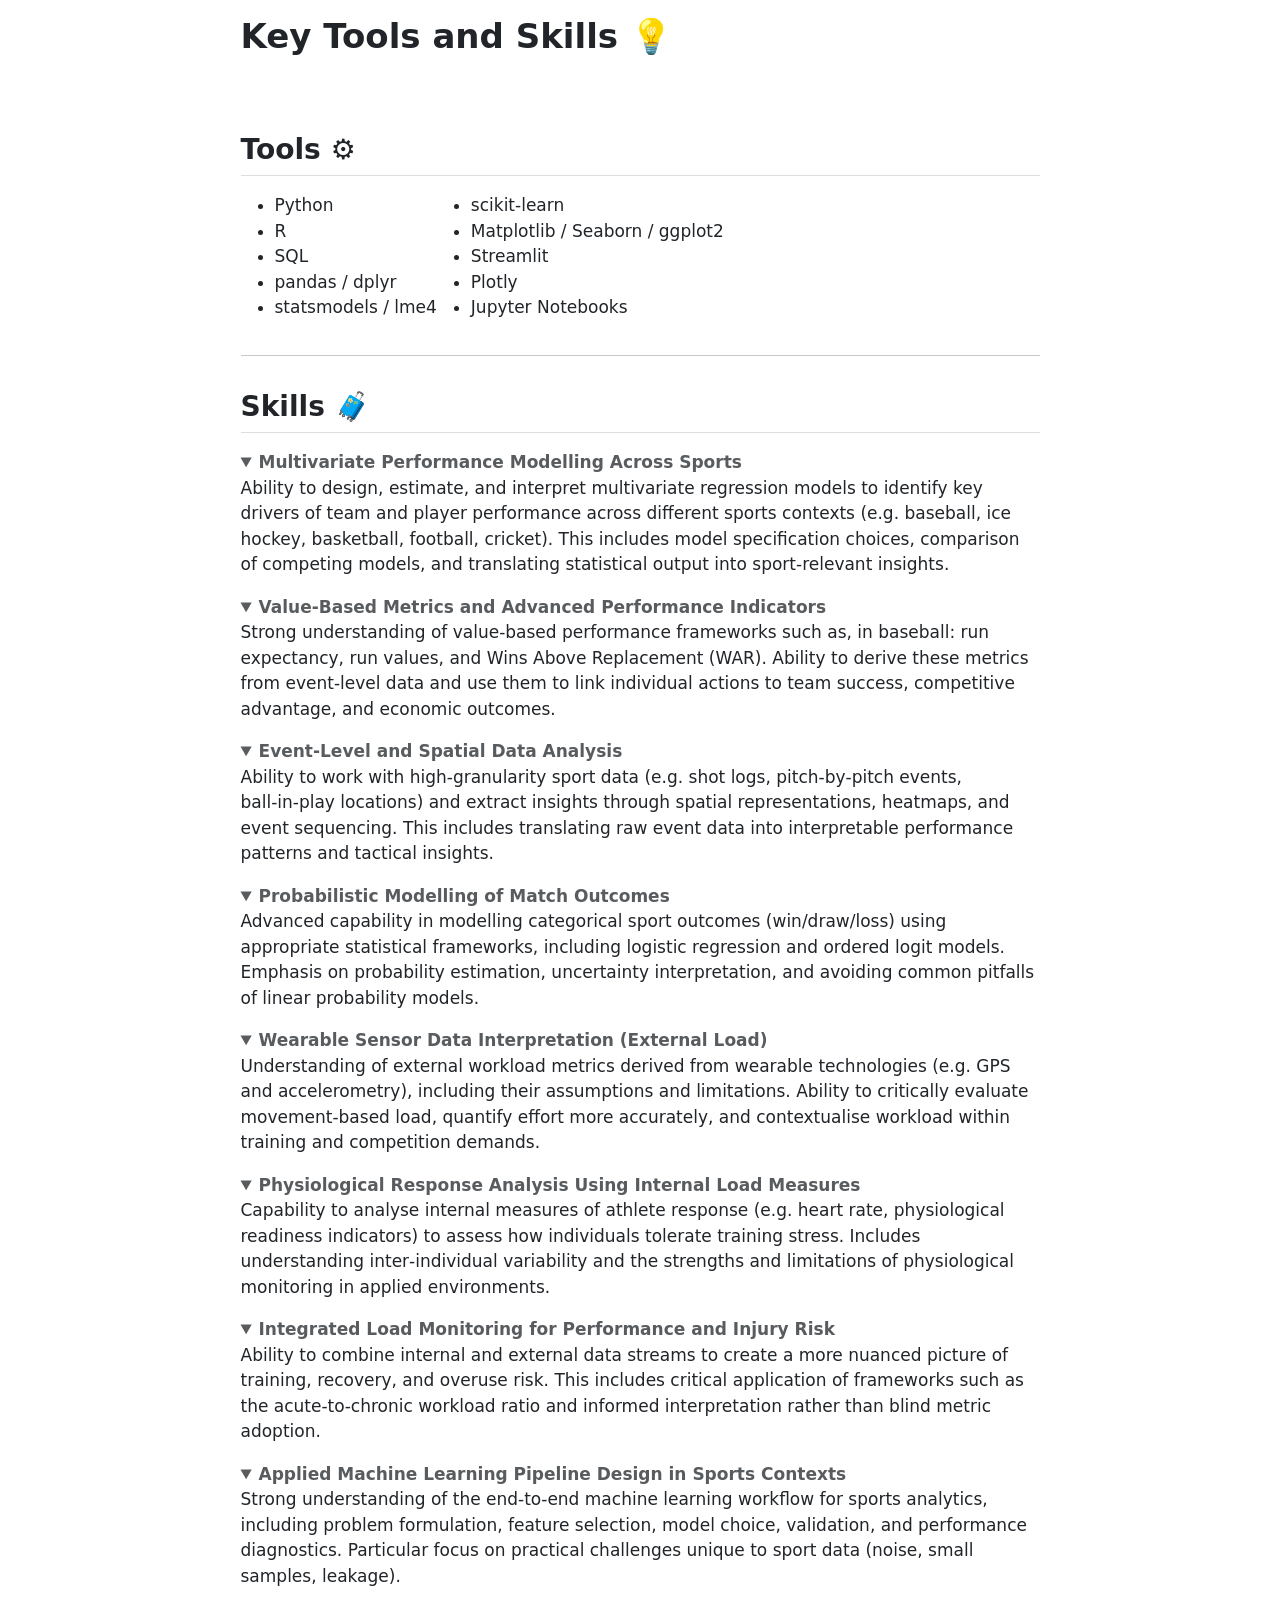
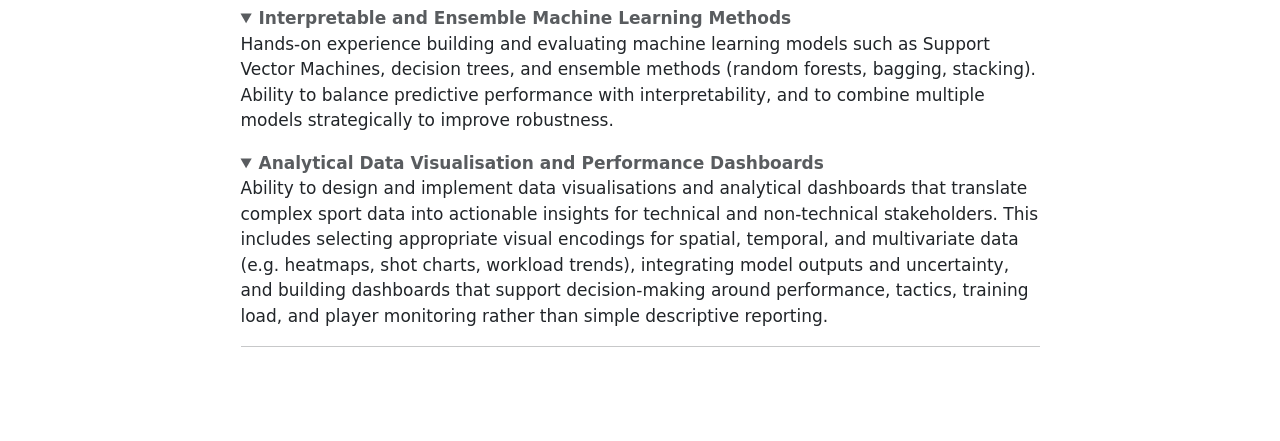
==== commit 9ad89028: "Editing pages" ====
--- a/web/aboutme/keyskills.html
+++ b/web/aboutme/keyskills.html
@@ -69,7 +69,6 @@
 <p><br></p>
 <section id="tools" class="level2">
 <h2 class="anchored" data-anchor-id="tools">Tools ⚙️</h2>
-<hr>
 <div style="display: flex; margin-top: 0;">
 <ul>
 <li>
@@ -110,7 +109,6 @@
 </section>
 <section id="skills" class="level2">
 <h2 class="anchored" data-anchor-id="skills">Skills 🧳</h2>
-<hr>
 <details open="">
 <summary>
 <strong>Multivariate Performance Modelling Across Sports</strong>
